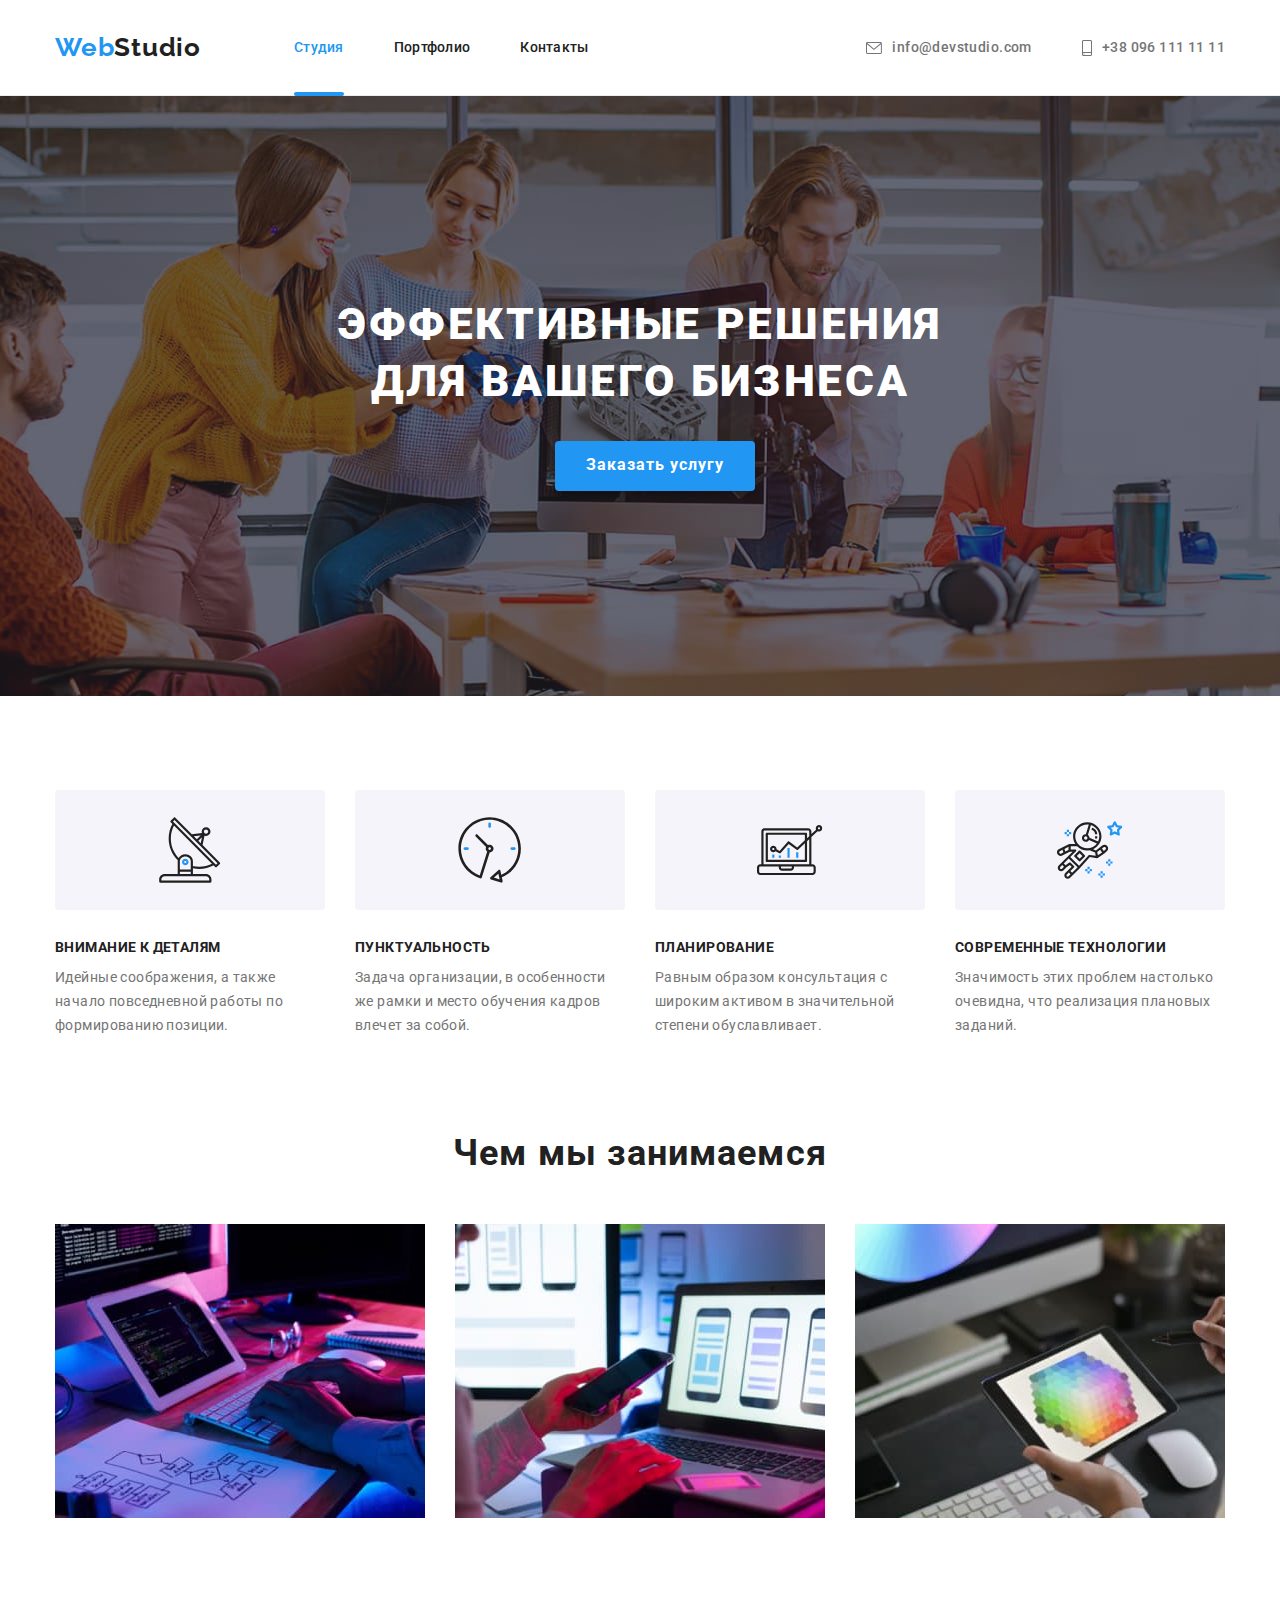
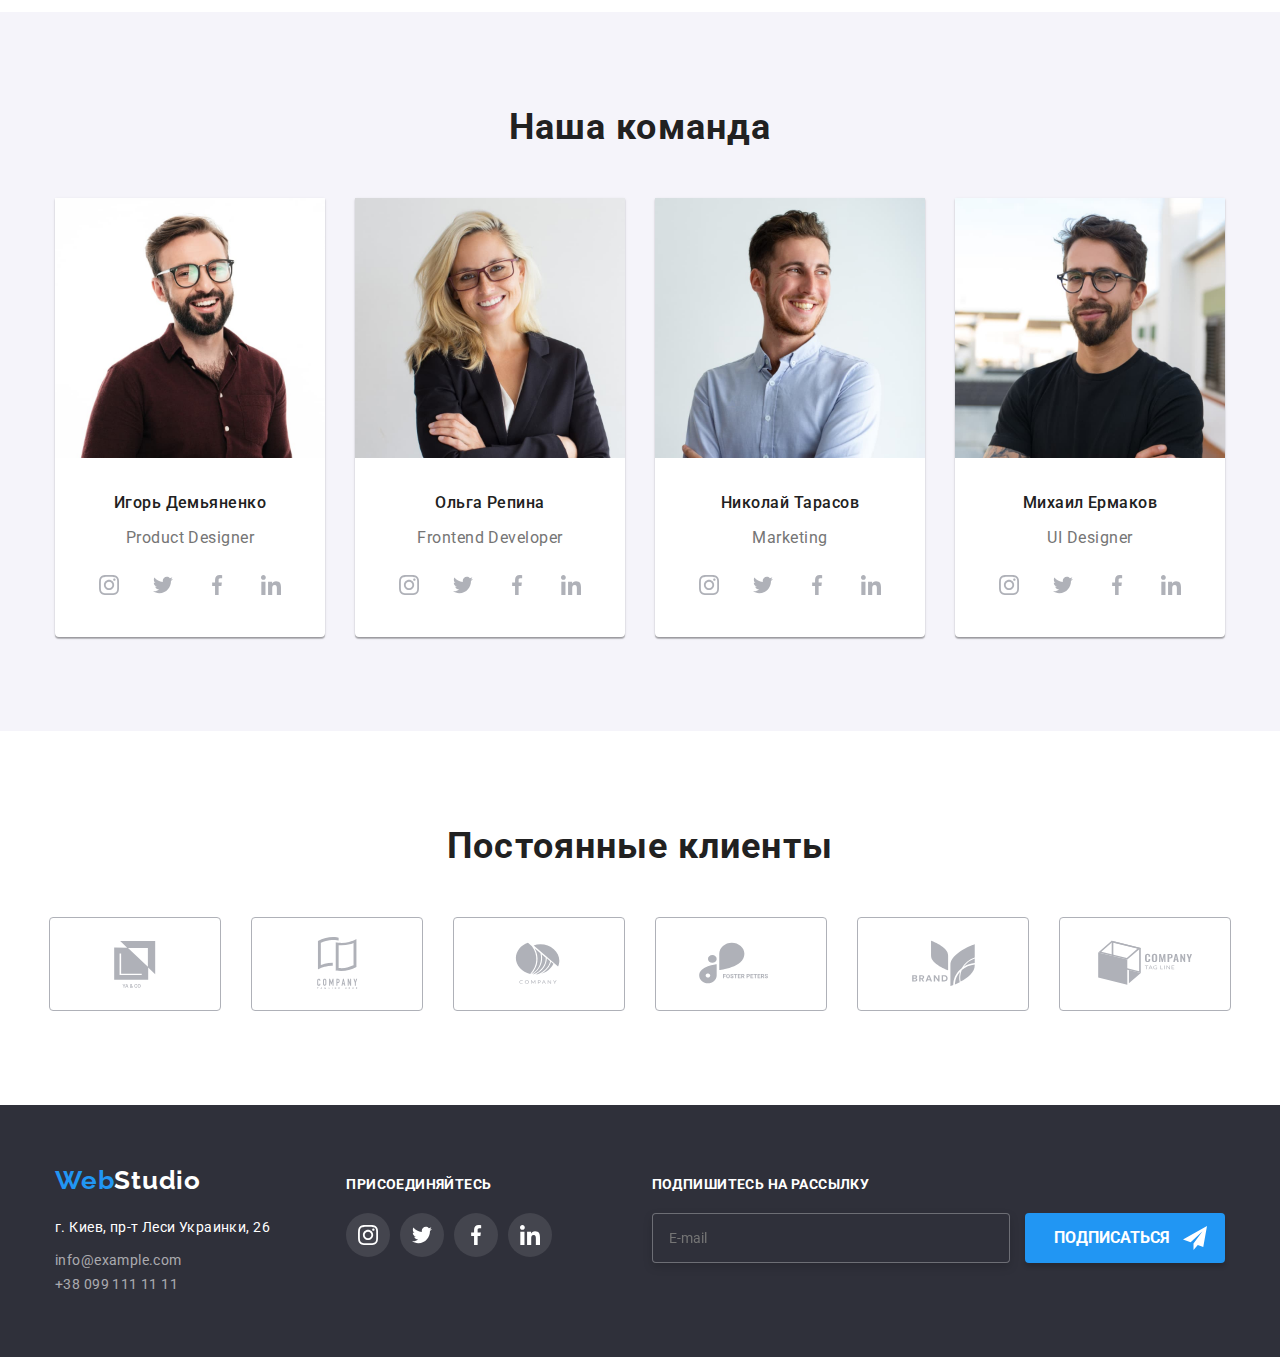
==== index.html @ d796c7b0 "dfbgsgfkurhuoi" ====
<!DOCTYPE html>
<html lang="ru">

<head>
    <meta charset="UTF-8">
    <meta http-equiv="X-UA-Compatible" content="IE=edge">
    <meta name="viewport" content="width=device-width, initial-scale=1.0">
    <title>Homework 5</title>
    <link rel="preconnect" href="https://fonts.googleapis.com">
    <link rel="preconnect" href="https://fonts.gstatic.com" crossorigin>
    <link href="https://fonts.googleapis.com/css2?family=Raleway:wght@700&family=Roboto:wght@400;500;700;900&display=swap"
        rel="stylesheet">
        <link rel="stylesheet" href="https://cdnjs.cloudflare.com/ajax/libs/modern-normalize/1.1.0/modern-normalize.min.css">
        <link rel="stylesheet" href="./css/styles.css">
</head>

<body>
        <header class="header-section">

            <div class="conteiner">

                <div class="nav-links">

               <nav class="nav">
                    <a class="logo" href="#">Web<span class="studio">Studio</span></a>

                <ul class="menu-links">

                    <li>
                        <a class="nav-link current" href="./index.html">Студия</a>
                    </li>
        
                    <li>
                        <a class="nav-link" href="./portfolio.html">Портфолио</a>
                    </li>

                    <li>
                        <a class="nav-link" href="#">Контакты</a>
                    </li>

                </ul>
              </nav>
                
             <ul class="adress-head">
                    <li class="adress-head-item">
                        
                        <a href="mailto:info@devstudio.com" class="link-mail">
                            <svg class="icon-header" width="16" height="12">
                                <use class="envelope" href="./images/symbol-defs.svg#icon-envelope"></use>
                            </svg>
                            info@devstudio.com</a>
                    </li>
                   
                    <li class="adress-head-item">

                        <a class="tel" href="tel:+380961111111">
                        <svg class="icon-smartphone" width="10" height="16">
                            <use  href="./images/symbol-defs.svg#icon-smartphone"></use>
                        </svg>
                        +38 096 111 11 11</a>
                    </li>
                
                </ul>
            </div>
                 
            </div>
        </header>

    <main>
        
        <section class="img-hero-section hero-section">
            <div class="conteiner">
                <h1 class="hero-title">
                Эффективные решения для вашего бизнеса
                </h1>
        
                <button data-modal-open class="hero-button" type="button">Заказать услугу</button>

                <div class="backdrop is-hidden" data-modal>
                    <div class="modal">
                        <div class="conteiner-modal">
                            <b class="form-title">Оставьте свои данные, мы вам перезвоним</b>
                            <form action="">
                            <div class="form-item">
                                <label class="label-item" for="name">Имя</label>
                                <input class="input-item" type="name" id="name" checked required>
                                <svg class="icon-item">
                                    <use href="./images/symbol-defs.svg#icon-man"></use>
                                </svg>
                            </div>

                            <div class="form-item">
                                <label class="label-item" for="tel">Телефон</label>
                                <input class="input-item" type="tel" id="tel" required>
                                <svg class="icon-item">
                                    <use href="./images/symbol-defs.svg#icon-tel"></use>
                                </svg>
                            </div>

                            <div class="form-item">
                                <label class="label-item" for="email">Почта</label>
                                <input class="input-item" type="email" id="email" required>
                                <svg class="icon-item">
                                    <use href="./images/symbol-defs.svg#icon-mail"></use>
                                </svg>
                            </div>

                            <div class="form-item">
                                <label class="label-item" for="user-comment">Комментарий</label>
                                <textarea class="input-item-text" id="user-comment" name="user-comment" rows="10"
                                    placeholder="Введите текст"></textarea>
                            </div>

                            <div class="terms-condition">
                                <input id="terms-condition" type="checkbox" name="terms-condition">
                                <label class="terms-condition-text" for="terms-condition">Соглашаюсь с рассылкой и принимаю <span ><a class="terms-link" href="">Условия договора</a></span></label>  
                            </div>
                            </form>

                            <div>
                                <button type="submit" class="submit-button">ОТПРАВИТЬ</button>
                            </div>

                        </div>
                        <button type="button" data-modal-close class="modal-close-button">
                            <svg class="icon-close">
                                <use href="./images/symbol-defs.svg#icon-vector"></use>
                            </svg>
                        </button>
                    </div>
                </div>
            </div>
        </section>
    
       
        <section class="section">
            <div class="conteiner">
            <h2 class="hidden-title">
                Наши преимущества
            </h2>
        
            <ul class="benefits">
                <li class="list-item antenna">
                    <div class="icon-section">
                        <svg class="icon-antenna">
                            <use href="./images/symbol-defs.svg#icon-antenna"></use>
                        </svg>
                    </div>
                    <h3 class="h3-title">Внимание к деталям</h3>
                    <p class="text">Идейные соображения, а также начало повседневной работы по формированию позиции.</p>
                </li>
        
                <li class="list-item clock">
                    <div class="icon-section">
                        <svg class="icon-clock">
                            <use href="./images/symbol-defs.svg#icon-clock"></use>
                        </svg>
                    </div>
                    <h3 class="h3-title">Пунктуальность</h3>
                    <p class="text">Задача организации, в особенности же рамки и место обучения кадров влечет за собой.</p>
                </li>
        
                <li class="list-item computer">
                    <div class="icon-section">
                        <svg class="icon-computer">
                            <use href="./images/symbol-defs.svg#icon-computer"></use>
                        </svg>
                    </div>
                    <h3 class="h3-title">Планирование</h3>
                    <p class="text">Равным образом консультация с широким активом в значительной степени обуславливает.</p>
                </li>
        
                <li class="list-item cosmonaut">
                    <div class="icon-section">
                        <svg class="icon-astronaut">
                            <use href="./images/symbol-defs.svg#icon-astronaut"></use>
                        </svg>
                    </div>
                    <h3 class="h3-title">Современные технологии</h3>
                    <p class="text">Значимость этих проблем настолько очевидна, что реализация плановых заданий.</p>
                </li>
            </ul>
            </div>
        </section>
        
    
       

    
<section class="section photos">
  <div class="conteiner">
    <h2 class="secondary-title">Чем мы занимаемся</h2>

    <ul class="what-we-do">
        <li>
            <img src="./images/box1.jpeg" alt="computer">
        </li>

        <li>
            <img src="./images/box2.jpeg" alt="telephone">
        </li>

        <li>
            <img src="./images/box3.jpeg" alt="tablet">
        </li>
    </ul>
</div>
</section>

       
        
        <section class="grey-bgc section">
            <div class="conteiner">
                <h2 class="secondary-title">Наша команда</h2>
            
                <ul class="our-team">
                    <li>
                        <img class="our-team-card" src="./images/img1.jpeg" alt="smiling man" >
                            <h3 class="name-title">Игорь Демьяненко</h3>
                            <p class="profesions">Product Designer</p> 
                            
                              <ul class="socials">
                                <li class="socials-item">
                                    <a class="area-icon" href="">
                                    <svg class="social-link">
                                        <use href="./images/symbol-defs.svg#icon-instagram"></use>
                                    </svg></a>
                                
                                </li>
                                <li class="socials-item">
                                    <a href="" class="area-icon">
                                    <svg class="social-link">
                                        <use href="./images/symbol-defs.svg#icon-twitter"></use>
                                    </svg></a>
                                </li>
                                <li class="socials-item">
                                    <a href="" class="area-icon">
                                    <svg class="social-link">
                                        <use href="./images/symbol-defs.svg#icon-facebook"></use>
                                    </svg></a>
                                </li>
                                <li class="socials-item">
                                    <a href="" class="area-icon">
                                    <svg class="social-link">
                                        <use href="./images/symbol-defs.svg#icon-linkedin"></use>
                                        </svg></a>
                                </li>
                              </ul>      
                    </li>
                    
                    <li>
                        <img class="our-team-card" src="./images/img2.jpeg" alt="smiling woman" width="270">
                        <h3 class="name-title">Ольга Репина</h3>
                        <p class="profesions">Frontend Developer</p>

                        <ul class="socials">
                            <li class="socials-item">
                                <a class="area-icon" href="">
                                    <svg class="social-link">
                                        <use href="./images/symbol-defs.svg#icon-instagram"></use>
                                    </svg></a>
                        
                            </li>
                            <li class="socials-item">
                                <a href="" class="area-icon">
                                    <svg class="social-link">
                                        <use href="./images/symbol-defs.svg#icon-twitter"></use>
                                    </svg></a>
                            </li>
                            <li class="socials-item">
                                <a href="" class="area-icon">
                                    <svg class="social-link">
                                        <use href="./images/symbol-defs.svg#icon-facebook"></use>
                                    </svg></a>
                            </li>
                            <li class="socials-item">
                                <a href="" class="area-icon">
                                    <svg class="social-link">
                                        <use href="./images/symbol-defs.svg#icon-linkedin"></use>
                                    </svg></a>
                            </li>
                        </ul>
                    </li>
            
                    <li>
                        <img class="our-team-card" src="./images/img3.jpeg" alt="smiling man" width="270">
                        <h3 class="name-title">Николай Тарасов</h3>
                        <p class="profesions">Marketing</p>

                        <ul class="socials">
                            <li class="socials-item">
                                <a class="area-icon" href="">
                                    <svg class="social-link">
                                        <use href="./images/symbol-defs.svg#icon-instagram"></use>
                                    </svg></a>
                        
                            </li>
                            <li class="socials-item">
                                <a href="" class="area-icon">
                                    <svg class="social-link">
                                        <use href="./images/symbol-defs.svg#icon-twitter"></use>
                                    </svg></a>
                            </li>
                            <li class="socials-item">
                                <a href="" class="area-icon">
                                    <svg class="social-link">
                                        <use href="./images/symbol-defs.svg#icon-facebook"></use>
                                    </svg></a>
                            </li>
                            <li class="socials-item">
                                <a href="" class="area-icon">
                                    <svg class="social-link">
                                        <use href="./images/symbol-defs.svg#icon-linkedin"></use>
                                    </svg></a>
                            </li>
                        </ul>
                    </li>
            
                    <li>
                        <img class="our-team-card" src="./images/img4.jpeg" alt="smiling man" width="270">
                        <h3 class="name-title">Михаил Ермаков</h3>
                        <p class="profesions">UI Designer</p>

                        <ul class="socials">
                            <li class="socials-item">
                                <a class="area-icon" href="">
                                    <svg class="social-link">
                                        <use href="./images/symbol-defs.svg#icon-instagram"></use>
                                    </svg></a>
                        
                            </li>
                            <li class="socials-item">
                                <a href="" class="area-icon">
                                    <svg class="social-link">
                                        <use href="./images/symbol-defs.svg#icon-twitter"></use>
                                    </svg></a>
                            </li>
                            <li class="socials-item">
                                <a href="" class="area-icon">
                                    <svg class="social-link">
                                        <use href="./images/symbol-defs.svg#icon-facebook"></use>
                                    </svg></a>
                            </li>
                            <li class="socials-item">
                                <a href="" class="area-icon">
                                    <svg class="social-link">
                                        <use href="./images/symbol-defs.svg#icon-linkedin"></use>
                                    </svg></a>
                            </li>
                        </ul>
                    </li>
                </ul>
                </div>
            </section>

            <section class="section">
                <div class="conteiner">
                <h2 class="secondary-title">Постоянные клиенты</h2>

                <ul class="our-clients">
                    <li  class="our-clients-item">
                        <a href="" class="our-clients-backgraund">
                            <svg class="our-clients-link">
                                <use href="./images/symbol-defs.svg#icon-Client1"></use>
                            </svg>
                        </a>

                    </li>
                    <li class="our-clients-item">
                            <a href="" class="our-clients-backgraund">
                                <svg class="our-clients-link">
                                    <use class="icon" href="./images/symbol-defs.svg#icon-Client2"></use>
                                </svg>
                        </a>
                    </li>
                    <li class="our-clients-item">
                            <a href="" class="our-clients-backgraund">
                                <svg class="our-clients-link">
                                    <use href="./images/symbol-defs.svg#icon-Client3"></use>
                                </svg>
                        </a>
                    </li>
                    <li class="our-clients-item">
                            <a href="" class="our-clients-backgraund">
                                <svg class="our-clients-link">
                                    <use href="./images/symbol-defs.svg#icon-Client4"></use>
                                </svg>
                        </a>
                    </li>
                    <li class="our-clients-item">
                            <a href="" class="our-clients-backgraund">
                                <svg class="our-clients-link">
                                    <use href="./images/symbol-defs.svg#icon-Client5"></use>
                                </svg>
                        </a>
                    </li>
                    <li class="our-clients-item">
                            <a href="" class="our-clients-backgraund">
                                <svg class="our-clients-link">
                                    <use href="./images/symbol-defs.svg#icon-Client6"></use>
                                </svg>
                        </a>
                    </li>
                </ul>
                </div>
            </section>
            
    </main>


        <footer class="footer">
        
            <div class="conteiner">
                <div class="footer-main">
        
                    <div class="footer-one">
                        <a class="footer-logo" href="./index.html">Web<span class="footer-studio">Studio</span></a>
        
                        <address>
                            <ul>
                                <li>
                                    <p class="footer-adress">г. Киев, пр-т Леси Украинки, 26</p>
                                </li>
        
                                <li>
                                    <a class="footer-mail" href="mailto:info@example.com">info@example.com</a>
                                </li>
        
        
                                <li>
                                    <a class="footer-mail-tel" href="tel:+380991111111">+38 099 111 11 11</a>
                                </li>
                            </ul>
                        </address>
                    </div>
        
                    <div class="footer-two">
                        <b class="second-footer-title">ПРИСОЕДИНЯЙТЕСЬ</b>
                        <ul class="socials-footer">
                            <li>
                                <a href="" class="area-icon-footer">
                                    <svg class="social-link-footer">
                                        <use href="./images/symbol-defs.svg#icon-instagram"></use>
                                    </svg></a>
                            </li>
        
                            <li>
                                <a href="" class="area-icon-footer">
                                    <svg class="social-link-footer">
                                        <use href="./images/symbol-defs.svg#icon-twitter"></use>
                                    </svg></a>
                            </li>
        
                            <li>
                                <a href="" class="area-icon-footer">
                                    <svg class="social-link-footer">
                                        <use href="./images/symbol-defs.svg#icon-facebook"></use>
                                    </svg></a>
                            </li>
        
                            <li>
                                <a href="" class="area-icon-footer">
                                    <svg class="social-link-footer">
                                        <use href="./images/symbol-defs.svg#icon-linkedin"></use>
                                    </svg></a>
                            </li>
                        </ul>
                    </div>

                    <form class="form-footer">
                    <p class="form-footer-title">ПОДПИШИТЕСЬ НА РАССЫЛКУ</p>
                        <div class="form-footer-conteiner">
                            <label for="email" name="email"></label>
                                <input class="form-footer-input" type="email" name="email" id="email" placeholder="E-mail" autocomplete="none" required></input>
                                <button class="form-footer-button" type="submit">ПОДПИСАТЬСЯ</button>
                                <svg class="footer-icon-send">
                                    <use href="./images/symbol-defs.svg#icon-icon-send"></use>
                                </svg>
                        </div>
                    </form>
                </div>
            </div>
        </footer>
    <script src="./js/modal.js"></script>
</body>
</html>
---- css/styles.css ----
html{
    scroll-behavior: smooth;
}

*,
*::before,
*::after {
    box-sizing: border-box;
}

:root{
    --accent-color: #2196F3;
    --text-color: #757575;
    --background-color: #ffffff;
    --title-text-color: #212121;
    --secont-title-text-color: #ffffff;
    --secondary-section-background: #2F303A;
    --footer-adress-color:rgba(255, 255, 255, 0.6);
    --portfolio-buttons-bgc: #F5F4FA;
    --grey-bgc: #F5F4FA;
    --light-grey-bgc: #E5E5E5;
    --head-border-color: #ECECEC;
    --portfolio-border-color: #EEEEEE;
    --fill-socials:#AFB1B8;
    --button-bgc-hover:#1976d2;
}

a,
p,
h1,
h2,
h3,
h4,
ul,
li {
    margin: 0;
    padding: 0;
} 

.nav-links{
    display: flex;
    align-items: center;
    align-content: center;
    }

.nav{
    display: flex;
}

.menu-links{
    display: flex;
    gap: 50px;
    align-items: center;
    justify-content: space-evenly;
    margin-left: 93px;
}

.adress-head{
    display: flex;
    justify-content: right;
    margin-left: auto;
    align-content: center;
}


body{
    color: var(--text-color);
    background-color:var(--background-color);
    font-family: 'Roboto', sans-serif;
    font-size: 14px;
    line-height: 1.7;
    letter-spacing: 0.03em;
}

.section{
    padding: 94px 0;
}

.header-section{
    padding-top: 32px;
    padding-bottom: 32px;
    border-bottom: 1px solid var(--head-border-color);
}

.adress-head-item{
    display: flex;
    align-items: center;
    fill: var(--text-color);
}

.adress-head-item:hover {
    fill: var(--accent-color);
}

.icon-smartphone:hover {
    fill: var(--accent-color);
}

.adress-head li:not(:last-child) {
    margin-right: 50px;
}


.portfolio-header-section{
    padding: 32px; 
    border-bottom: 1px solid var(--head-border-color);
}

.conteiner{
    max-width: 1200px;
    padding: 0 15px;
    margin: 0 auto;
    }

.hero-section {
    padding: 0 auto;
    margin: 0 auto;

}

.img-hero-section{
    max-width: 1600px;
    height: 600px;
    margin-left: auto;
    margin-right: auto;
    background-image: 
    linear-gradient(to right, rgba(47, 48, 58, 0.4),rgba(47, 48, 58, 0.4)), 
    url(../images/hero-section.jpeg);
    background-repeat: no-repeat;
    background-position: center;
    background-size: cover;
    padding: 200px 0;
    text-align: center;
    background-color: var(--secondary-section-background)
}

.hero-title {
    max-width: 696px;
    display: inline-block;
    margin-bottom: 30px;
    font-family: 'Roboto', sans-serif;
    font-style: normal;
    font-weight: 900;
    font-size: 44px;
    line-height: 1.3;
    text-align: center;
    letter-spacing: 0.06em;
    text-transform: uppercase;
    color: var(--secont-title-text-color);
}


.hero-button {
    display: flex;
    justify-content: space-evenly;
    align-items: center;
    margin-left: 500px;
    width: 200px;
    height: 50px;
    color: var(--secont-title-text-color);
    background-color: var(--accent-color);
    font-family: 'Roboto', sans-serif;
    font-style: normal;
    font-weight: 700;
    font-size: 16px;
    line-height: 1.9;
    text-align: center;
    letter-spacing: 0.06em;
    cursor: pointer;
    box-shadow: 0px 4px 4px rgba(0, 0, 0, 0.15);
    border-radius: 4px;
    border: hidden;
    transition: transform 250ms cubic-bezier(0.4, 0, 0.2, 1) scale(0.2);
    }
    
.hero-button:focus,
.hero-button:hover,
.hero-button:active {
    background-color: var(--button-bgc-hover);
    }




.benefits{
        display: flex;
        justify-content: space-evenly;
        gap: 30px;
    }

.icon-section{
    display: flex;
    justify-content: center;
    align-items: center;
    width: 270px;
    height: 120px;
    border-radius: 4px;
    margin-bottom: 30px;
    background-color: var(--portfolio-buttons-bgc);
}

.icon-antenna,
.icon-clock,
.icon-computer,
.icon-astronaut{
    width: 65.32px;
    height: 70px;
    fill: var(--title-text-color);
}


.socials{
    display: flex;
    border: none;
    justify-content: center;
    gap: 10px;
    margin-bottom: 30px;
    transition: background-color 250ms cubic-bezier(0.4, 0, 0.2, 1), filter 250ms cubic-bezier(0.4, 0, 0.2, 1);
}

.socials-item{
    width: 44px;
    height: 44px;
    transition: background-color 250ms cubic-bezier(0.4, 0, 0.2, 1), filter 250ms cubic-bezier(0.4, 0, 0.2, 1);
}

.social-link {
    width: 20px; 
    height: 20px;
    fill: var(--fill-socials); 
    transition: background-color 250ms cubic-bezier(0.4, 0, 0.2, 1), filter 250ms cubic-bezier(0.4, 0, 0.2, 1);
}


.area-icon{
    display: flex;
    width: 100%;
    height: 100%;
    justify-content: center;
    align-items: center;
    border-radius: 50%;
    fill: var(--fill-socials);

}

.area-icon:hover, 
.area-icon:focus, 
.area-icon:active{
    background-color: var(--accent-color);
}

.area-icon:hover .social-link, 
.area-icon:focus .social-link,
.area-icon:active .social-link{
    fill: var(--secont-title-text-color)
}

.our-clients{
    display: flex;
    justify-content: center;
    gap: 30px;
    transition: border 250ms cubic-bezier(0.4, 0, 0.2, 1), border-radius 250ms cubic-bezier(0.4, 0, 0.2, 1);
}

.our-clients-link {
    width: 170px;
    height: 92px;
    fill: var(--fill-socials);
    transition: fill 250ms cubic-bezier(0.4, 0, 0.2, 1);

}

.our-clients-link:hover {
    fill: var(--accent-color);
}

.our-clients-link:focus {
    fill: var(--accent-color);
}

.our-clients-backgraund{
    width: 100%;
    height:100%;
    display: flex;
    justify-items: center;
    align-items: center;
    border: 1px solid var(--fill-socials);
    border-radius: 4px;
}

.our-clients-backgraund:hover{
    border-color: var(--accent-color);
}

.our-clients-backgraund:focus {
    border-color: var(--accent-color);
}

img{
    display: block;
    width: 100%;
    max-height: auto;
    margin-right: 0;
}

.photos{
    padding-top: 0;
}

.what-we-do{
    display: flex;
    justify-content: space-evenly;
    gap: 30px;
    width: 370;
}

.our-team{
    display: flex;
    justify-content: space-evenly;
    gap: 30px;
}

.our-team-card{
    padding-bottom: 30px;
    margin-right: 0;
    width: 270px;
    
}

.our-team > li{
    background-color: var(--background-color);
    box-shadow: 0px 1px 3px rgba(0, 0, 0, 0.12), 0px 1px 1px rgba(0, 0, 0, 0.14), 0px 2px 1px rgba(0, 0, 0, 0.2);
    border-radius: 0px 0px 4px 4px;

}

.grey-bgc{
    background-color: var(--grey-bgc);
}

.description{
    color: var(--text-color);
    font-family: 'Roboto',sans-serif;
    font-style: normal;
    font-weight: 400;
    font-size: 16px;
    line-height: 1.88;
    letter-spacing: 0.03em;
    margin-bottom: 20px;
}

.profesions{
    margin-bottom: 16px;
    text-align: center;
    color: var(--text-color);
    font-family: 'Roboto',sans-serif;
    font-style: normal;
    font-weight: 400;
    font-size: 16px;
    line-height: 1.19;
    letter-spacing: 0.03em;
}

.hidden-title{
    position: absolute;
    width: 1px;
    height: 1px;
    margin: -1px;
    border: 0;
    padding: 0;
    white-space: nowrap;
    clip-path: inset(100%);
    clip: rect(0 0 0 0);
    overflow: hidden;
}

.secondary-title{
    margin-top: 0;
    margin-bottom: 50px;
    text-align: center;
    color: var(--title-text-color);
    font-family: 'Roboto',sans-serif;
    font-style: normal;
    font-weight: 700;
    font-size: 36px;
    line-height: 1.17;
    letter-spacing: 0.03em;
}

.third-title{
   
    color: var(--title-text-color);
    font-family: 'Roboto', sans-serif;
    font-style: normal;
    font-weight: 700;
    font-size: 18px;
    line-height: 2;
    letter-spacing: 0.06em;
}

.h3-title{
    margin-bottom: 10px;
    text-align: left;
    color: var(--title-text-color);
    font-family: 'Roboto', sans-serif;
    font-style: normal;
    font-weight: 700;
    font-size: 14px;
    line-height: 1.14;
    letter-spacing: 0.03em;
    text-transform: uppercase;
}

.text{
    text-align:left ;
}

.name-title{
    margin-bottom: 10px;
    text-align: center;
    color: var(--title-text-color);
    font-family:'Roboto',sans-serif;
    font-style: normal;
    font-weight: 500;
    font-size: 16px;
    line-height: 1.9;
    letter-spacing: 0.03em;

}

.logo{
    display: flex;
    color: var(--accent-color);
    text-decoration: none;
    font-family: 'Raleway',sans-serif;
    font-weight: 700;
    font-size: 26px;
    line-height: 1.2;
    letter-spacing: 0.03em;
}

.studio{
    display: flex;
    color: var(--title-text-color);
    text-decoration: none;
    font-family: 'Raleway',sans-serif;
    font-weight: 700;
    font-size: 26px;
    line-height: 1.2;
    letter-spacing: 0.03em;
}

.nav-link{
    position: relative;
    color: var(--title-text-color);
    font-weight: 500;
    font-size: 14px;
    line-height: 1.14;
    letter-spacing: 0.02em;
    text-decoration: none;
}

.last{
     margin-right: 0;
}

.nav-link:hover {
    color: var(--accent-color);
}

.nav-link:focus {
    color: var(--accent-color);
}

.nav-link.current{
    color: var(--accent-color);
}

.nav-link.current::after{
    position: absolute;
    content: "";
    width: 100%;
    height: 4px;
    top: 53px;
    left: 0%;
    background-color: var(--accent-color);
    border-radius: 2px;

}

ul{
    list-style: none;    
}

.nav-buttons{
    margin-bottom: 50px;
    display: flex;
    align-items: center;
    justify-content: center;
    gap: 8px;
}

.main-content{
    display: flex;
    flex-wrap: wrap;
    gap: 30px;
}

.cards-section{
    margin-top: 94px;
    margin-bottom: 94px;
}

.img{
    padding-bottom: 0;
    padding-top: 0;
    overflow: hidden;
    
}

.first-buttons{
    max-width: 145px;
    height: 38px;
    gap: 8px;
    margin-top: 0;
    margin-bottom: 0;
    border-radius: 4px;
    border-style: hidden;
    font-family: 'Roboto', sans-serif;
    font-style: normal;
    font-weight: 500;
    font-size: 16px;
    line-height: 1.62;
    text-align: center;
    letter-spacing: 0.03em;
    color: var(--title-text-color);
    background-color: var(--portfolio-buttons-bgc);
    transition: background-color 250ms cubic-bezier(0.4, 0, 0.2, 1), color 250ms cubic-bezier(0.4, 0, 0.2, 1), box-shadow 250ms cubic-bezier(0.4, 0, 0.2, 1);
    }


.buttons-text{
    padding-left: 22px;
    padding-right: 22px;
}


.first-buttons:hover{
    color: var(--secont-title-text-color);
    background-color: var(--accent-color);
    box-shadow: 0px 3px 1px rgba(0, 0, 0, 0.1), 0px 1px 2px rgba(0, 0, 0, 0.08), 0px 2px 2px rgba(0, 0, 0, 0.12);
    border-radius: 4px;
}

.first-buttons:focus {
    color:  var(--secont-title-text-color);
    background-color: var(--accent-color);
    box-shadow: 0px 3px 1px rgba(0, 0, 0, 0.1), 0px 1px 2px rgba(0, 0, 0, 0.08), 0px 2px 2px rgba(0, 0, 0, 0.12);
    border-radius: 4px;
}

.card {
    overflow: hidden;
    left: 0;
    bottom: 10px;
    margin-top: 0;
    padding-top: 20px;
    padding-left: 24px;
    border-left: 1px solid var(--portfolio-border-color);
    border-right: 1px solid var(--portfolio-border-color);
    border-bottom: 1px solid var(--portfolio-border-color);
}


.card-link-portfolio{
    position: relative;
    overflow: hidden;
    display: block;
    width: 370px;
    text-decoration: none;
    overflow: hidden;
   
} 

.product-thumb {
    position: relative;
    overflow: hidden;
}

.card-link-portfolio:hover .product-thumb-description,
.card-link-portfolio:focus .product-thumb-description {
    transform: translateY(0);
}

.product-thumb-description {
    position: absolute;
    top: 0;
    left: 0;
    font-size: 18px;
    line-height: 1.56;
    letter-spacing: 0.03em;
    color: var(--secont-title-text-color);
    background-color: rgba(33, 150, 243, 0.9);
    padding: 63px 24px;
    transform: translateY(100%);
    transition: transform 250ms cubic-bezier(0.4, 0, 0.2, 1);
}

.inner-section{
    overflow: hidden;
    position: relative;
    display: flex;
    justify-content: center;
    align-items: center;
    width: 100%;
    height: 100%;
}

.card-link-portfolio:hover, 
.card-link-portfolio:focus{
        box-shadow: 0px 1px 1px rgba(0, 0, 0, 0.12),
            0px 4px 4px rgba(0, 0, 0, 0.06),
            1px 4px 6px rgba(0, 0, 0, 0.16);

} 

.tel {
    display: flex;
    gap: 10px;
    text-decoration: none;
    color: var(--text-color);
    font-family: 'Roboto', sans-serif;
    font-style: normal;
    font-weight: 500;
    font-size: 14px;
    line-height: 1.14;
    align-items: center;
}

.link-mail{
    display: flex;
    gap: 10px;
    text-decoration: none;
    color: var(--text-color);
    font-family: 'Roboto', sans-serif;
    font-style: normal;
    font-weight: 500;
    font-size: 14px;
    line-height: 1.14;
    align-items: center;
}


.link-mail:hover, :focus{
    color: var(--accent-color);
}

.link-mail:hover, :focus{
    fill: var(--accent-color);

}


.tel:hover, :focus{
    color: var(--accent-color);
}

.footer{
    padding: 60px 0;
    background-color: var(--secondary-section-background);
}

.footer-logo {
    display: flex;
    margin-bottom: 20px;
    color: var(--accent-color);
    text-decoration: none;
    font-family: 'Raleway', sans-serif;
    font-weight: 700;
    font-size: 26px;
    line-height: 1.2;
    letter-spacing: 0.03em;
}

.footer-studio{
    color: var(--secont-title-text-color);
}

.footer-adress{
    margin: 0;
    margin-bottom: 9px;
    color: var(--secont-title-text-color);
    text-decoration: none;
    font-family: 'Roboto', sans-serif;
    font-style: normal;
    font-size: 14px;
    line-height: 1.7;
    letter-spacing: 0.03em;
}

.footer-mail {
    margin-top: 0;
    margin-bottom: 9px;
    color: var(--footer-adress-color);
    text-decoration: none;
    font-family: 'Roboto', sans-serif;
    font-weight: 400;
    font-style: normal;
    font-size: 14px;
    line-height: 1.7;
}

.footer-mail-tel{
    margin-top: 0;
    margin-bottom: 0;
    color: var(--footer-adress-color);
    text-decoration: none;
    font-family: 'Roboto', sans-serif;
    font-weight: 400;
    font-style: normal;
    font-size: 14px;
    line-height: 1.7;

}

.footer-mail-tel:hover,
.footer-mail:hover{
   color: var(--accent-color);
}

.footer-mail-tel:focus,
.footer-mail:focus {
    color: var(--accent-color);
}

.socials-footer{
    display: flex;
    border: none;
    justify-content: center;
    gap: 10px;
    margin-bottom:0px;
}

.second-footer-title{
    display: block;
    align-items: baseline;
    color: var(--secont-title-text-color);
    font-family: 'Roboto' sans-serif;
    font-style: normal;
    font-weight: 700;
    font-size: 14px;
    line-height: 1.14;
    letter-spacing: 0.03em;
    text-transform: uppercase;
    margin-bottom: 20px;
}

.area-icon-footer{
    display: flex;
    width: 44px;
    height: 44px;
    justify-content: center;
    align-items: center;
    border-radius: 50%;
    fill: var(--secont-title-text-color);
    background: rgba(255, 255, 255, 0.1);
}

.social-link-footer {
    width: 20px;
    height: 20px;
    fill: var(--secont-title-text-color);
    transition: background-color 250ms cubic-bezier(0.4, 0, 0.2, 1);
}

.area-icon-footer:hover,
.area-icon-footer:focus,
.area-icon-footer:active {
    background-color: var(--accent-color);
}

.area-icon-footer:hover .social-link,
.area-icon-footer:focus .social-link,
.area-icon-footer:active .social-link {
    fill: var(--secont-title-text-color)
}

.footer-main{
    display: flex;
    align-items: baseline;
    justify-content: space-between;
}

.footer-one{
    display: block;
}

.footer-two{
    display: inline-block;
    margin-left: 70px;
} 

.backdrop {
    position: fixed;
    top: 0;
    left: 0;
    width: 100%;
    height: 100%;
    background: rgba(0, 0, 0, 0.2);
    opacity: 1;
    transition: opacity 250ms cubic-bezier(0.4, 0, 0.2, 1), visibility 250ms cubic-bezier(0.4, 0, 0.2, 1);
    z-index: 1;
}

.backdrop.is-hidden {
    opacity: 0;
    pointer-events: none;
    visibility: hidden;
}

.backdrop.is-hidden .modal {
    transform: translate(-50%, -50%) scale(0.6);
}

.modal {
    width: 528px;
    max-height: 581px;
    height: 100%;
    position: absolute;
    top: 50%;
    left: 50%;
    background: var(--secont-title-text-color);
    box-shadow: 0px 1px 3px rgba(0, 0, 0, 0.12), 0px 1px 1px rgba(0, 0, 0, 0.14), 0px 2px 1px rgba(0, 0, 0, 0.2);
    border-radius: 4px;
    transform: translate(-50%, -50%) scale(1);
    transition: transform 250ms cubic-bezier(0.4, 0, 0.2, 1);
}

.modal-close-button {
    position: absolute;
    top: 8px;
    right: 8px;
    display: flex;
    justify-content: center;
    align-items: center;
    width: 30px;
    height: 30px;
    margin: 0;
    padding: 0;
    color: transparent;
    border: 1px solid rgba(0, 0, 0, 0.1);
    border-radius: 50%;
    cursor: pointer;
    background-color: inherit;
}

.icon-close {
    display: block;
    width: 18px;
    height: 18px;
    fill: #000000;
}

.icon-close:hover,
.icon-close:focus{
    fill: var(--accent-color);
}

.form-footer{
    display: block;
    margin-left: 93px;
}

.form-footer-title{
    margin-bottom: 20px;
    font-family: 'Roboto' sans-serif;
    font-style: normal;
    font-weight: 700;
    font-size: 14px;
    line-height: 1.14;
    letter-spacing: 0.03em;
    text-transform: uppercase;
    color: var(--secont-title-text-color);
}

.form-footer-input{
    width: 358px;
    height: 50px;
    background: var(--secondary-section-background);
    border: 1px solid rgba(255, 255, 255, 0.3);
    filter: drop-shadow(0px 4px 4px rgba(0, 0, 0, 0.15));
    border-radius: 4px;
    padding-left: 16px;
    padding-right: 16px;
    padding-top: 15px;
    padding-bottom: 15px;
    color: rgba(255, 255, 255, 0.6);
}

.form-footer-input:hover {
    border-color: var(--accent-color);
}
    
.form-footer-button{
    margin-left: 12px;
    width: 200px;
    height: 50px;
    border: none;
    background: var(--accent-color);
    box-shadow: 0px 4px 4px rgba(0, 0, 0, 0.15);
    border-radius: 4px;
    padding-left: 29px;
    padding-right: 62px;
    font-family: 'Roboto' sans-serif;
    font-style: normal;
    font-weight: 700;
    font-size: 16px;
    line-height: 1.87;
    cursor: pointer;
    color: var(--secont-title-text-color);
    transition: transform 250ms cubic-bezier(0.4, 0, 0.2, 1) scale(0.2);
}

.form-footer-button:hover,
.form-footer-button:focus{
    background-color: var(--button-bgc-hover);
}

.conteiner-modal{
    padding: 40px 40px;
}

.form-title{
    font-family: 'Roboto' sans-serif;
    font-style: normal;
    font-weight: 700;
    font-size: 20px;
    line-height: 1.15;
    text-align: center;
    letter-spacing: 0.03em;
    color: var(--title-text-color);
    margin-bottom: 12px;
}

.footer-icon-send{
    position: absolute;
    width: 24px;
    height: 24px;
    right: 18px;
    top: 50%;
    transform: translateY(-50%);
      
}

.form-footer{
    margin-right: 0;
}

.form-footer-conteiner{
    position: relative;
}

.form-item{
    position: relative;
    display: flex;
    flex-direction: column;
    justify-content: start;
}

.label-item{
    display: flex;
    padding-left: 0;
    margin-bottom: 4px;
    font-family: 'Roboto';
    font-style: normal;
    font-weight: 400;
    font-size: 12px;
    line-height: 1.16;
    letter-spacing: 0.01em;
    color: #757575;
}

.input-item{
    padding-left: 40px;
    padding-right: 20px;
    margin-bottom: 10px;
    width: 448px;
    height: 40px;
    border: 1px solid rgba(33, 33, 33, 0.2);
    border-radius: 4px;
    color: var(--title-text-color);
}

.input-item:hover,
.input-item:focus{
    border-color: var(--accent-color);
    transition: transform 250ms cubic-bezier(0.4, 0, 0.2, 1)
}

.icon-item{
    position: absolute;
    width: 12px;
    height: 12px;
    top: 57%;
    left: 15px;
    transform: translateY(-50%);
    

}

.input-item-text{
    padding: 20px 20px;
    margin-bottom: 20px;
    resize: none;
    width: 448px;
    height: 120px;
    border: 1px solid rgba(33, 33, 33, 0.2);
    border-radius: 4px;
    color: var(--title-text-color);
}

.input-item-text:hover,
.input-item-text:focus{
    border-color: var(--accent-color);
    transition: transform 250ms cubic-bezier(0.4, 0, 0.2, 1)
}

.terms-condition{
    margin-bottom: 30px;
}

.terms-condition-text{
    font-family: 'Roboto' sans-serif;
    font-style: normal;
    font-weight: 400;
    font-size: 14px;
    line-height: 1.71;
    letter-spacing: 0.03em;
    color: var(--text-color);
}

.submit-button{
    width: 200px;
    height: 50px;
    background: var(--accent-color);
    box-shadow: 0px 4px 4px rgba(0, 0, 0, 0.15);
    border-radius: 4px;
    color: var(--secont-title-text-color);
    border: hidden;
    transition: background-color 250ms cubic-bezier(0.4, 0, 0.2, 1) scale(0.2);
    cursor: pointer;
}

.submit-button:hover,
.submit-button:focus {
    background-color: var(--button-bgc-hover);
}

.terms-link{
    color: var(--accent-color);
}
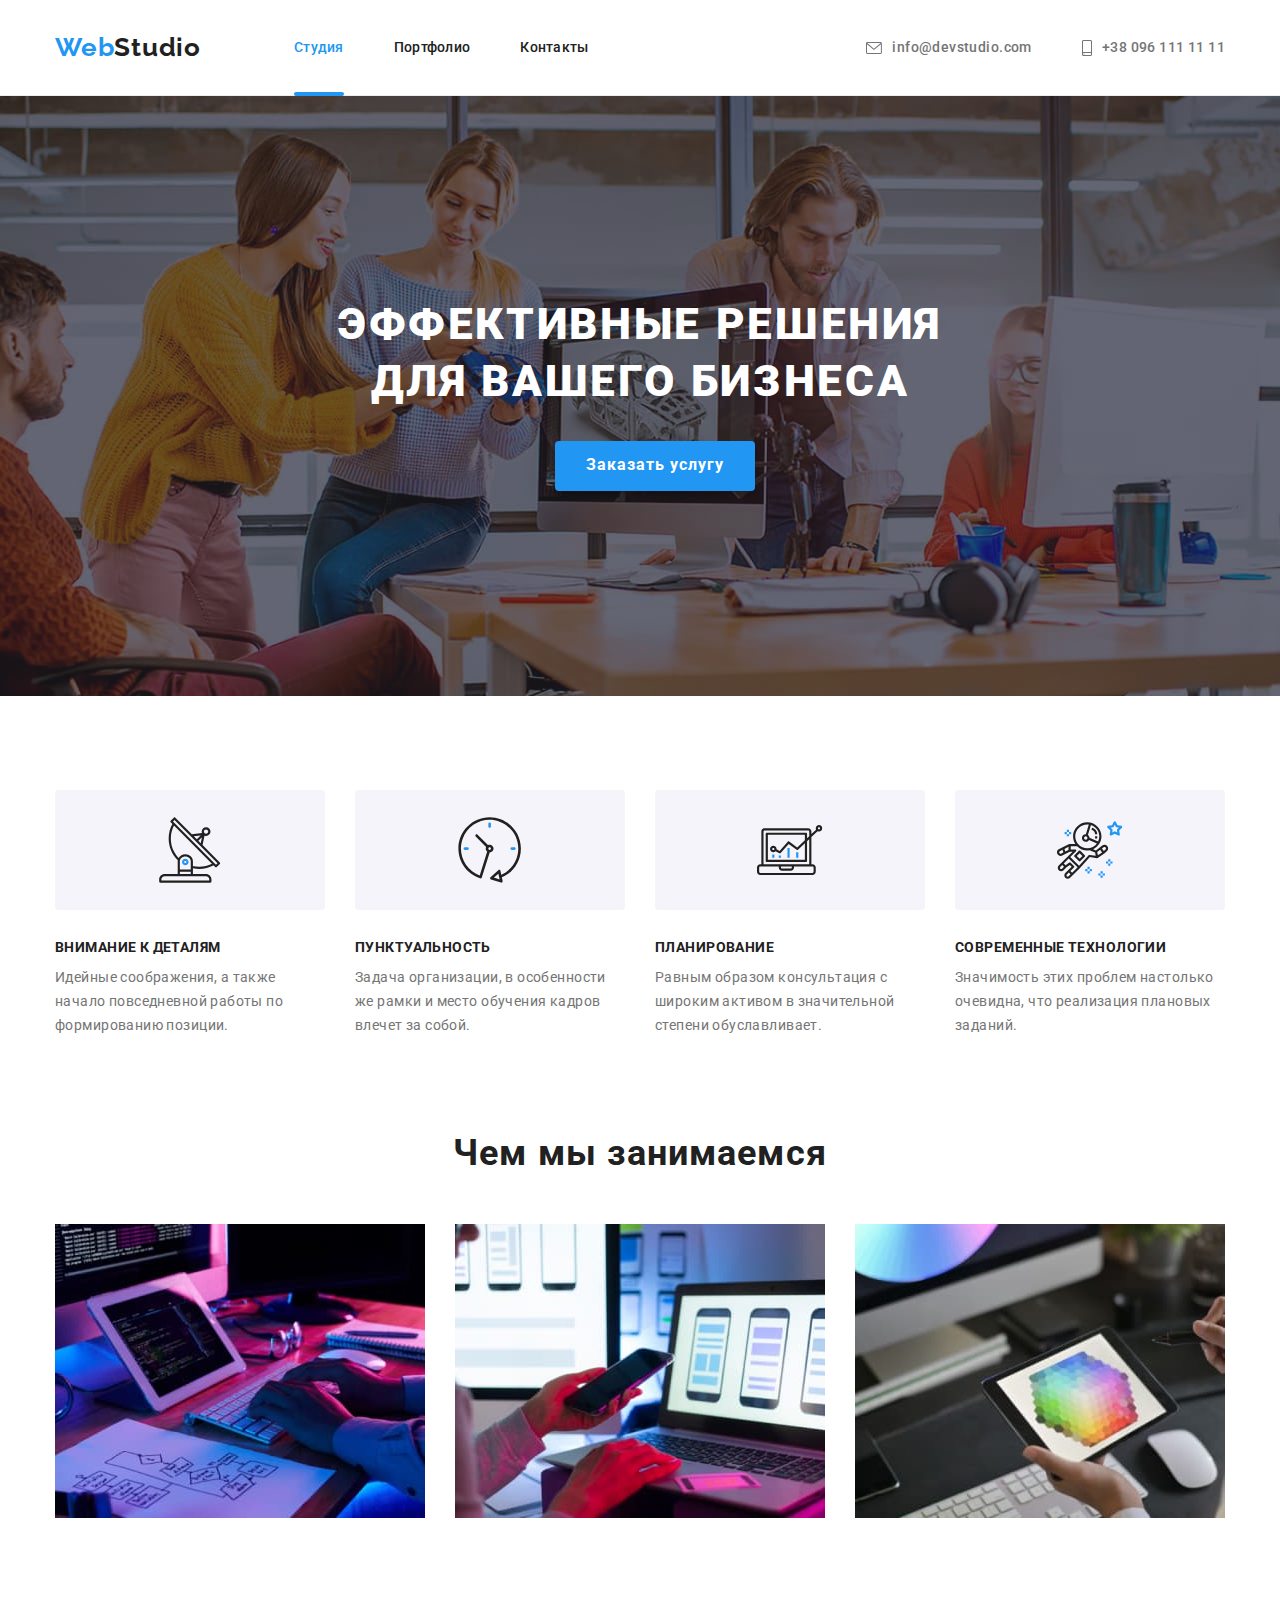
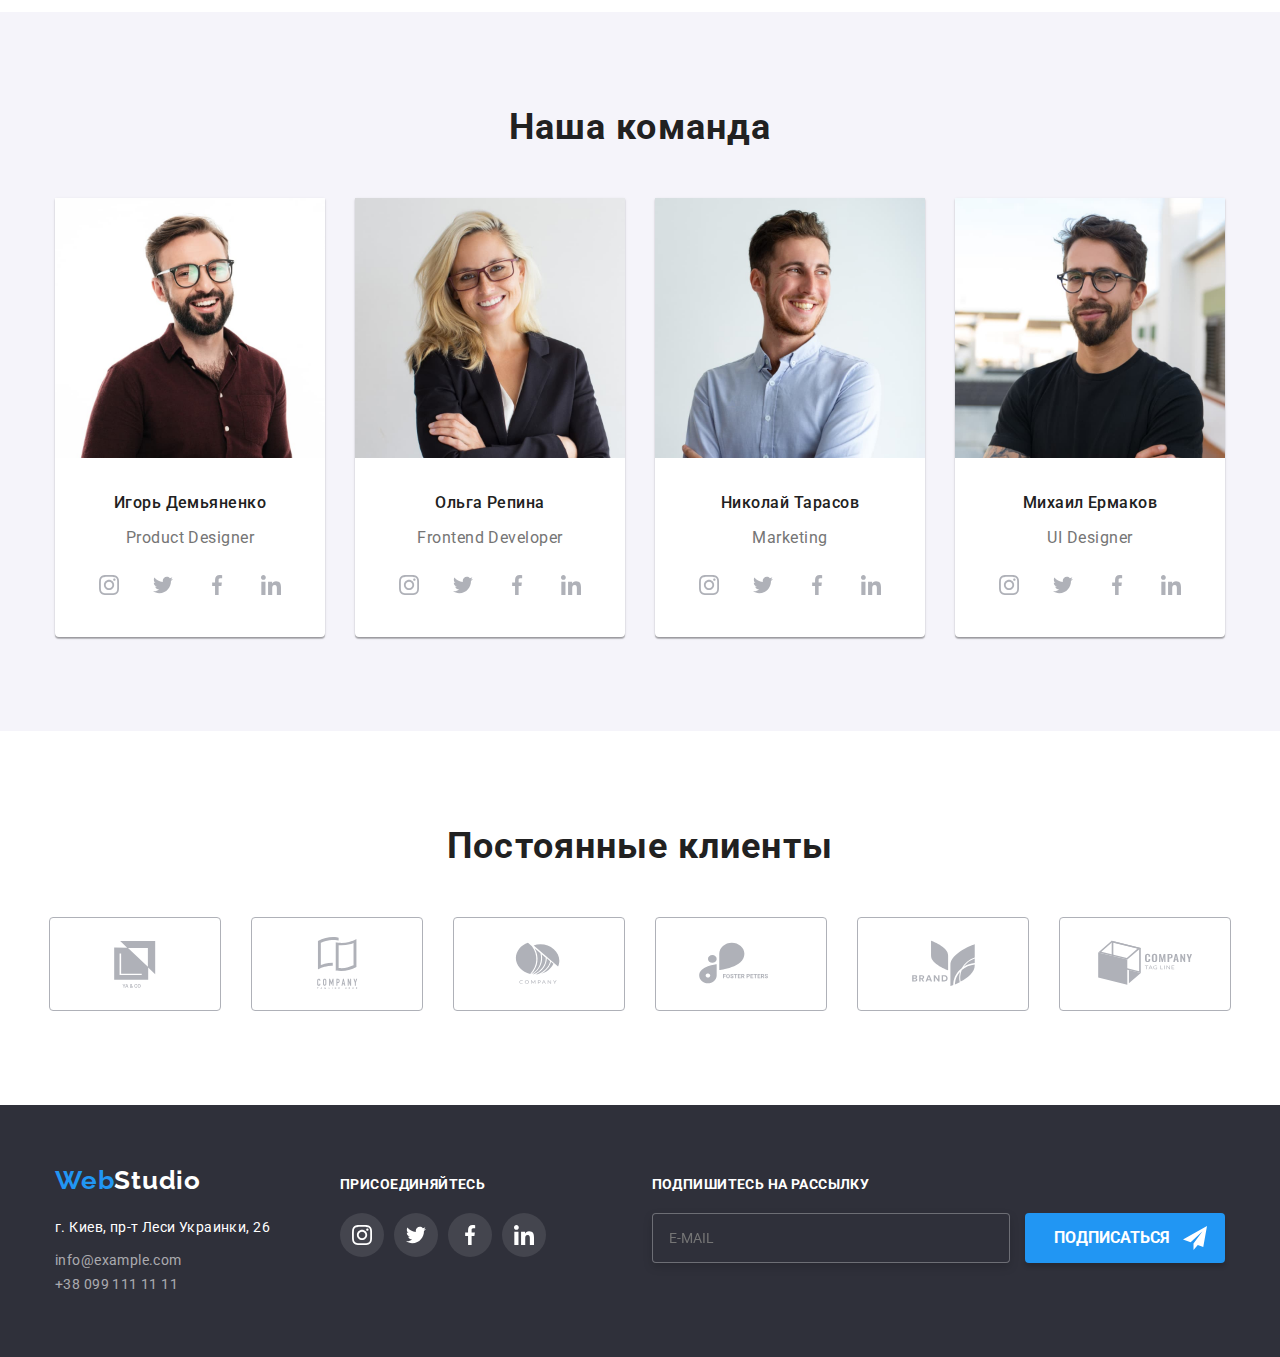
==== commit e5050035: "dfsgkhjsgjfkjds" ====
--- a/index.html
+++ b/index.html
@@ -79,30 +79,40 @@
                 <div class="backdrop is-hidden" data-modal>
                     <div class="modal">
                         <div class="conteiner-modal">
-                            <b class="form-title">Оставьте свои данные, мы вам перезвоним</b>
-                            <form action="">
+                            <p class="form-title">Оставьте свои данные, мы вам перезвоним</p>
+
+                            <form>
                             <div class="form-item">
-                                <label class="label-item" for="name">Имя</label>
-                                <input class="input-item" type="name" id="name" checked required>
-                                <svg class="icon-item">
-                                    <use href="./images/symbol-defs.svg#icon-man"></use>
-                                </svg>
+                                <label class="label-item" for="username">Имя</label>
+                                <div class="input-item "><input class="input-inner" type="text" name="username" id="username">
+                                    <svg class="icon-item human">
+                                        <use href="./images/symbol-defs.svg#icon-man"></use>
+                                    </svg>
+                
+                                </div>
+                                
                             </div>
 
                             <div class="form-item">
                                 <label class="label-item" for="tel">Телефон</label>
-                                <input class="input-item" type="tel" id="tel" required>
-                                <svg class="icon-item">
-                                    <use href="./images/symbol-defs.svg#icon-tel"></use>
-                                </svg>
+                                <div class="input-item">
+                                    <input class="input-inner" type="tel" id="tel">
+                                    <svg class="icon-item telephone">
+                                        <use href="./images/symbol-defs.svg#icon-tel"></use>
+                                    </svg>
+                                </div>
+                                
                             </div>
 
                             <div class="form-item">
                                 <label class="label-item" for="email">Почта</label>
-                                <input class="input-item" type="email" id="email" required>
-                                <svg class="icon-item">
-                                    <use href="./images/symbol-defs.svg#icon-mail"></use>
-                                </svg>
+                                <div class="input-item">
+                                        <input class="input-inner" type="email" id="email">
+                                     <svg class="icon-item envelope">
+                                        <use href="./images/symbol-defs.svg#icon-mail"></use>
+                                    </svg>
+                                </div>
+                                
                             </div>
 
                             <div class="form-item">
@@ -112,14 +122,20 @@
                             </div>
 
                             <div class="terms-condition">
-                                <input id="terms-condition" type="checkbox" name="terms-condition">
-                                <label class="terms-condition-text" for="terms-condition">Соглашаюсь с рассылкой и принимаю <span ><a class="terms-link" href="">Условия договора</a></span></label>  
+                                <div class="terms-condition-inner">
+                                    <div class="check-box-control">
+                                       <input class="terms-condition-input visually-hidden" id="terms-condition" type="checkbox" name="terms-condition">              
+                                       <svg class="terms-condition-icon"><use href="./images/symbol-defs.svg#icon-check"></use>
+                                    </svg></div>
+                                        <label class="terms-condition-text" for="terms-condition">Соглашаюсь с рассылкой и принимаю <span><a class="terms-link"
+                                                    href="">Условия договора</a></span></label>
+                                </div>   
                             </div>
                             </form>
 
-                            <div>
-                                <button type="submit" class="submit-button">ОТПРАВИТЬ</button>
-                            </div>
+                            
+                                <button type="submit" class="submit-button">Отправить</button>
+                            
 
                         </div>
                         <button type="button" data-modal-close class="modal-close-button">
@@ -435,7 +451,7 @@
                     </div>
         
                     <div class="footer-two">
-                        <b class="second-footer-title">ПРИСОЕДИНЯЙТЕСЬ</b>
+                        <b class="second-footer-title">присоединяйтесь</b>
                         <ul class="socials-footer">
                             <li>
                                 <a href="" class="area-icon-footer">
@@ -468,10 +484,10 @@
                     </div>
 
                     <form class="form-footer">
-                    <p class="form-footer-title">ПОДПИШИТЕСЬ НА РАССЫЛКУ</p>
+                    <p class="form-footer-title">подпишитесь на рассылку</p>
+                    <label for="mail"></label>
                         <div class="form-footer-conteiner">
-                            <label for="email" name="email"></label>
-                                <input class="form-footer-input" type="email" name="email" id="email" placeholder="E-mail" autocomplete="none" required></input>
+                                <input class="form-footer-input" type="email" name="mail" id="mail" placeholder="E-mail" required>
                                 <button class="form-footer-button" type="submit">ПОДПИСАТЬСЯ</button>
                                 <svg class="footer-icon-send">
                                     <use href="./images/symbol-defs.svg#icon-icon-send"></use>
--- a/css/styles.css
+++ b/css/styles.css
@@ -856,8 +856,8 @@
 
 .icon-close {
     display: block;
-    width: 18px;
-    height: 18px;
+    width: 11px;
+    height: 11px;
     fill: #000000;
 }
 
@@ -868,7 +868,8 @@
 
 .form-footer{
     display: block;
-    margin-left: 93px;
+    margin-left: auto;
+    margin-right: 0;
 }
 
 .form-footer-title{
@@ -894,6 +895,7 @@
     padding-right: 16px;
     padding-top: 15px;
     padding-bottom: 15px;
+    text-transform: uppercase;
     color: rgba(255, 255, 255, 0.6);
 }
 
@@ -917,6 +919,7 @@
     font-size: 16px;
     line-height: 1.87;
     cursor: pointer;
+    text-transform: uppercase;
     color: var(--secont-title-text-color);
     transition: transform 250ms cubic-bezier(0.4, 0, 0.2, 1) scale(0.2);
 }
@@ -952,64 +955,102 @@
       
 }
 
-.form-footer{
-    margin-right: 0;
-}
-
 .form-footer-conteiner{
     position: relative;
 }
 
 .form-item{
-    position: relative;
     display: flex;
     flex-direction: column;
     justify-content: start;
+    width: 100%;
+    height: 100%;
 }
 
 .label-item{
+    position: relative;
     display: flex;
     padding-left: 0;
-    margin-bottom: 4px;
-    font-family: 'Roboto';
+    margin-bottom: 0;
+    font-family: 'Roboto' sans-serif;
     font-style: normal;
     font-weight: 400;
     font-size: 12px;
     line-height: 1.16;
     letter-spacing: 0.01em;
-    color: #757575;
-}
-
-.input-item{
+    letter-spacing: 0.01em;
+    color: var(--text-color);
+}
+
+
+.check-box-control{
+    display: flex;
+    align-items: center;
+    position: absolute;
+    left: 0;
+    top: 2px;
+    margin-left: 13.5px;
+    width: 16px;
+    height: 15px;
+    background-color: var(--secont-title-text-color);
+    border: 1px solid var(--title-text-color);
+    border-radius: 2px;
+}
+
+.input-inner{
+    display: flex;
+    margin-bottom: 10px;
     padding-left: 40px;
-    padding-right: 20px;
-    margin-bottom: 10px;
     width: 448px;
     height: 40px;
     border: 1px solid rgba(33, 33, 33, 0.2);
     border-radius: 4px;
     color: var(--title-text-color);
-}
-
-.input-item:hover,
-.input-item:focus{
+    transition: transform 250ms cubic-bezier(0.4, 0, 0.2, 1)
+}
+
+.input-item{
+    position: relative;
+    width: 100%;
+    height: 100%;
+}
+
+.input-inner:hover,
+.input-inner:focus{
     border-color: var(--accent-color);
-    transition: transform 250ms cubic-bezier(0.4, 0, 0.2, 1)
+   
+}
+
+.input-inner:hover + .icon-item,
+.input-inner:focus +.icon-item{
+    fill: var(--accent-color);
 }
 
 .icon-item{
     position: absolute;
+    display: flex;
+    top:50%;
+    left:12px;
+    transform: translateY(-75%);
+}
+
+.human{
     width: 12px;
     height: 12px;
-    top: 57%;
-    left: 15px;
-    transform: translateY(-50%);
-    
-
+}
+
+.telephone{
+    width: 13px;
+    height: 13px;
+}
+
+.envelope{
+    width: 15px;
+    height: 12px;
 }
 
 .input-item-text{
-    padding: 20px 20px;
+    padding: 12px 16px;
     margin-bottom: 20px;
     resize: none;
     width: 448px;
@@ -1017,19 +1058,25 @@
     border: 1px solid rgba(33, 33, 33, 0.2);
     border-radius: 4px;
     color: var(--title-text-color);
+    transition: transform 250ms cubic-bezier(0.4, 0, 0.2, 1)
 }
 
 .input-item-text:hover,
 .input-item-text:focus{
     border-color: var(--accent-color);
-    transition: transform 250ms cubic-bezier(0.4, 0, 0.2, 1)
-}
+}
+
+.input-item-text:hover + .icon-item{
+    fill: var(--accent-color);
+}
+
 
 .terms-condition{
     margin-bottom: 30px;
 }
 
 .terms-condition-text{
+    position: relative;
     font-family: 'Roboto' sans-serif;
     font-style: normal;
     font-weight: 400;
@@ -1037,6 +1084,7 @@
     line-height: 1.71;
     letter-spacing: 0.03em;
     color: var(--text-color);
+    padding-left: 36px;
 }
 
 .submit-button{
@@ -1049,6 +1097,13 @@
     border: hidden;
     transition: background-color 250ms cubic-bezier(0.4, 0, 0.2, 1) scale(0.2);
     cursor: pointer;
+    font-family: 'Roboto' sans-serif;
+    font-style: normal;
+    font-weight: 700;
+    font-size: 16px;
+    line-height: 1.88;
+    letter-spacing: 0.06em;
+    color: var(--secont-title-text-color);
 }
 
 .submit-button:hover,
@@ -1058,4 +1113,44 @@
 
 .terms-link{
     color: var(--accent-color);
+}
+
+.terms-condition-input{
+    width: 16px;
+    height: 15px;
+    opacity: 0;
+    border: 1px solid var(--title-text-color);
+    border-radius: 2px;
+}
+
+.terms-condition-icon{
+    position: absolute;
+    width: 16px;
+    margin-left: -1px;
+    height: 15px;
+    opacity: 0;
+    background-color: var(--accent-color);
+    fill: var(--white-color);
+    border: transparent;
+    border-radius: 2px;
+}
+
+
+
+.terms-condition-inner{
+    display: flex;
+    justify-content: center;
+    align-items: center;
+    position: relative;
+}
+
+
+
+.terms-condition-input:checked + .terms-condition-icon{
+    opacity: 1;
+}
+
+
+.check-box-control:active{
+    opacity: 1;
 }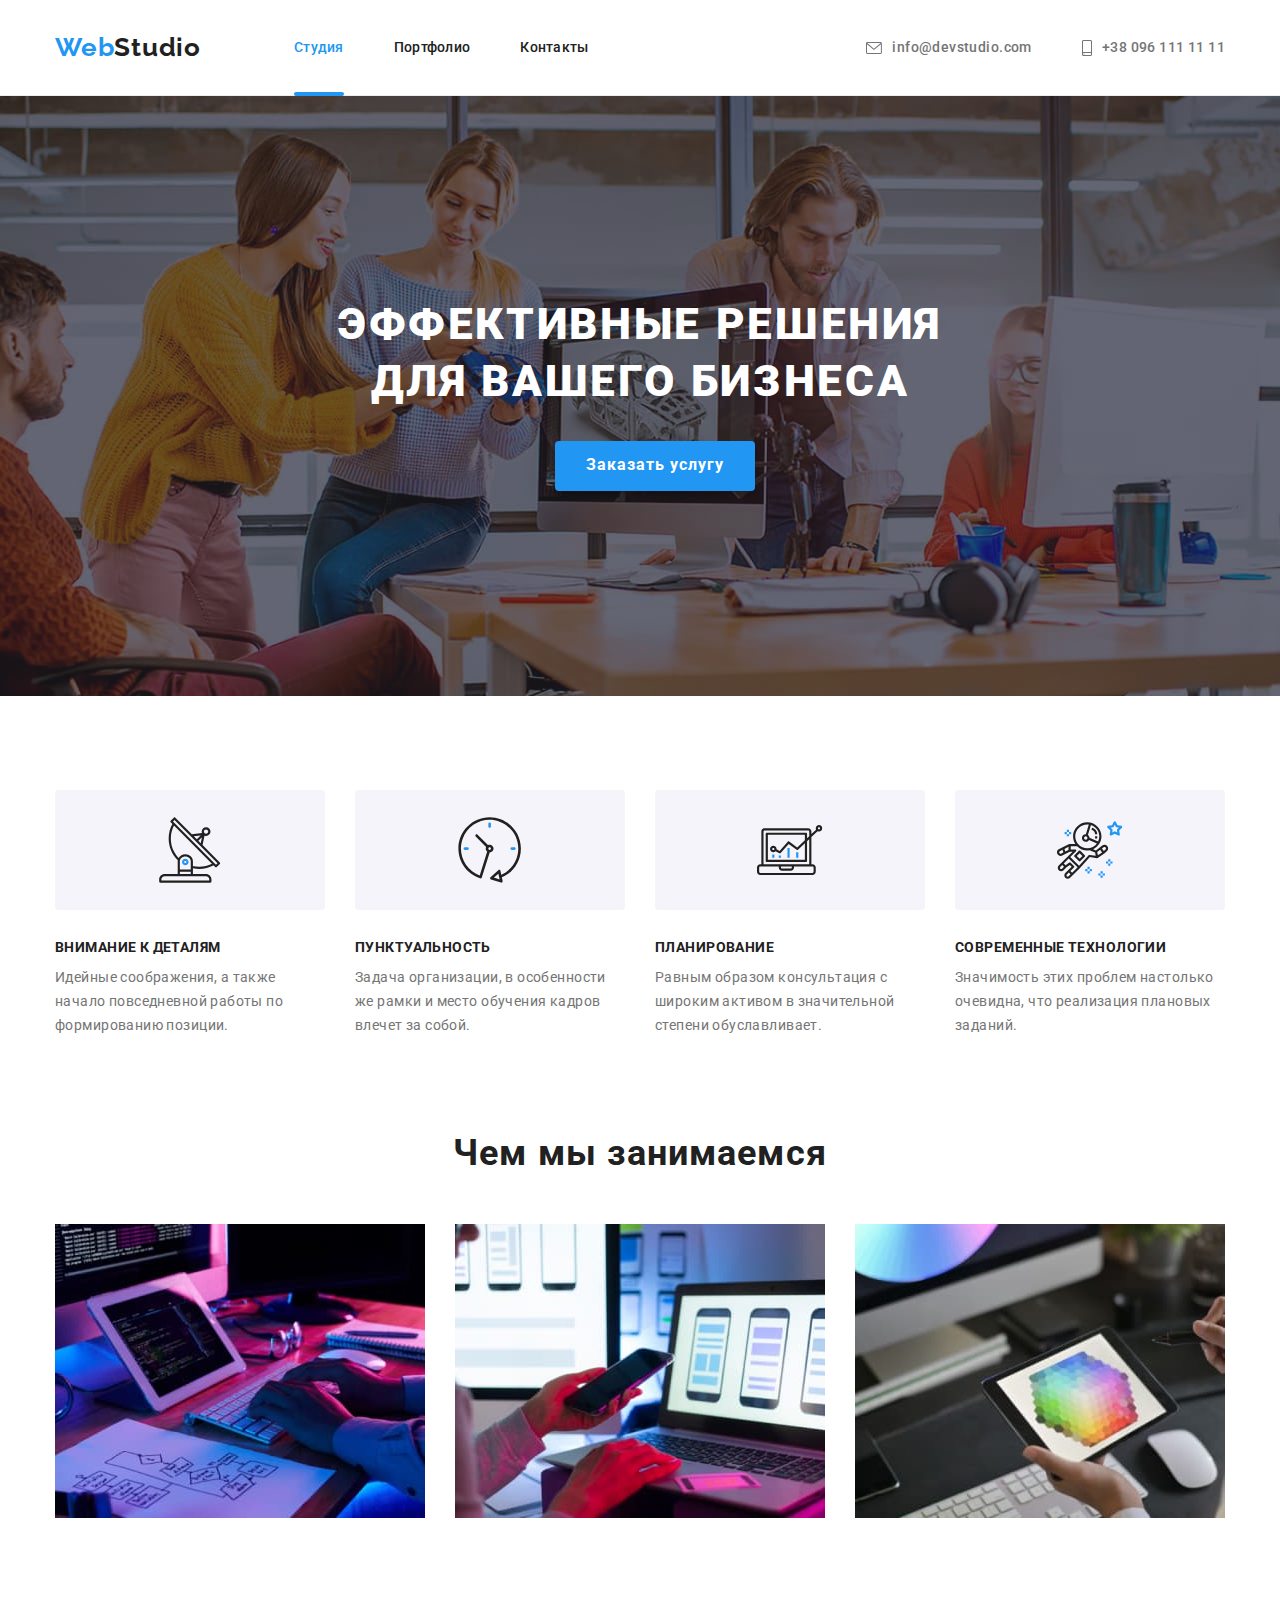
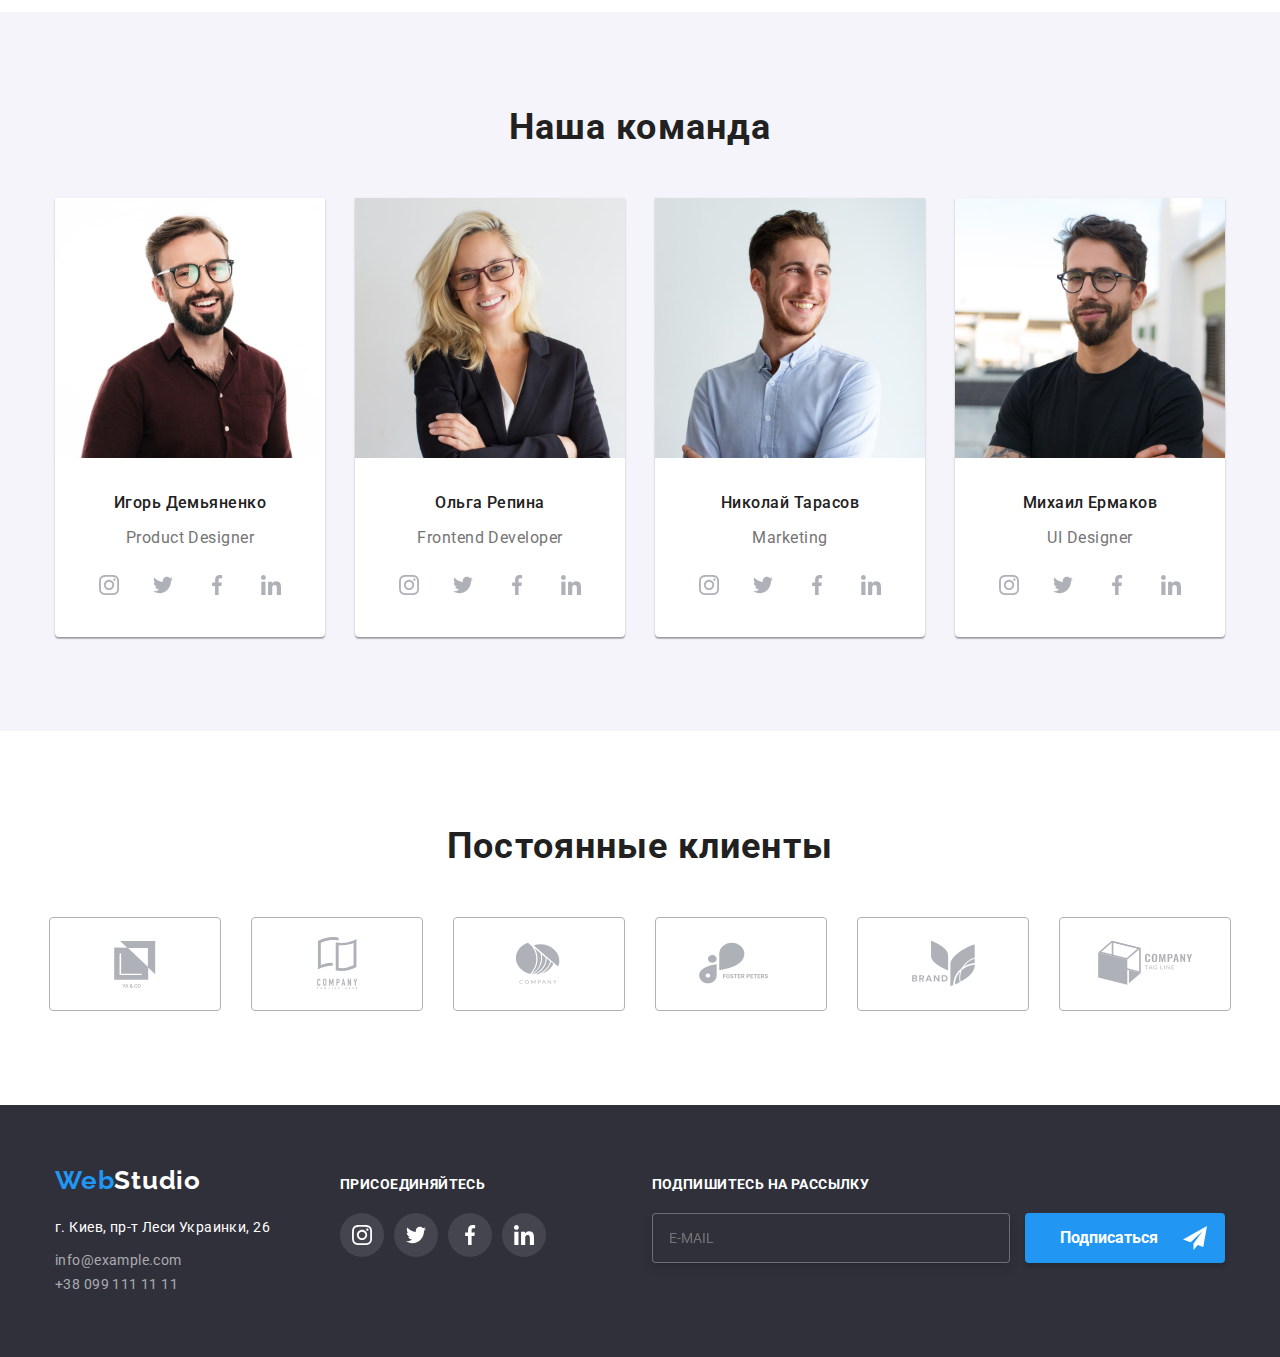
==== commit 6eb8c43d: "dmhfghgfkwerjherl" ====
--- a/index.html
+++ b/index.html
@@ -488,7 +488,7 @@
                     <label for="mail"></label>
                         <div class="form-footer-conteiner">
                                 <input class="form-footer-input" type="email" name="mail" id="mail" placeholder="E-mail" required>
-                                <button class="form-footer-button" type="submit">ПОДПИСАТЬСЯ</button>
+                                <button class="form-footer-button" type="submit">Подписаться</button>
                                 <svg class="footer-icon-send">
                                     <use href="./images/symbol-defs.svg#icon-icon-send"></use>
                                 </svg>
--- a/css/styles.css
+++ b/css/styles.css
@@ -829,6 +829,7 @@
     position: absolute;
     top: 50%;
     left: 50%;
+    padding: 40px 40px;
     background: var(--secont-title-text-color);
     box-shadow: 0px 1px 3px rgba(0, 0, 0, 0.12), 0px 1px 1px rgba(0, 0, 0, 0.14), 0px 2px 1px rgba(0, 0, 0, 0.2);
     border-radius: 4px;
@@ -919,7 +920,6 @@
     font-size: 16px;
     line-height: 1.87;
     cursor: pointer;
-    text-transform: uppercase;
     color: var(--secont-title-text-color);
     transition: transform 250ms cubic-bezier(0.4, 0, 0.2, 1) scale(0.2);
 }
@@ -929,9 +929,6 @@
     background-color: var(--button-bgc-hover);
 }
 
-.conteiner-modal{
-    padding: 40px 40px;
-}
 
 .form-title{
     font-family: 'Roboto' sans-serif;
@@ -971,7 +968,7 @@
     position: relative;
     display: flex;
     padding-left: 0;
-    margin-bottom: 0;
+    margin-bottom: 4px;
     font-family: 'Roboto' sans-serif;
     font-style: normal;
     font-weight: 400;
